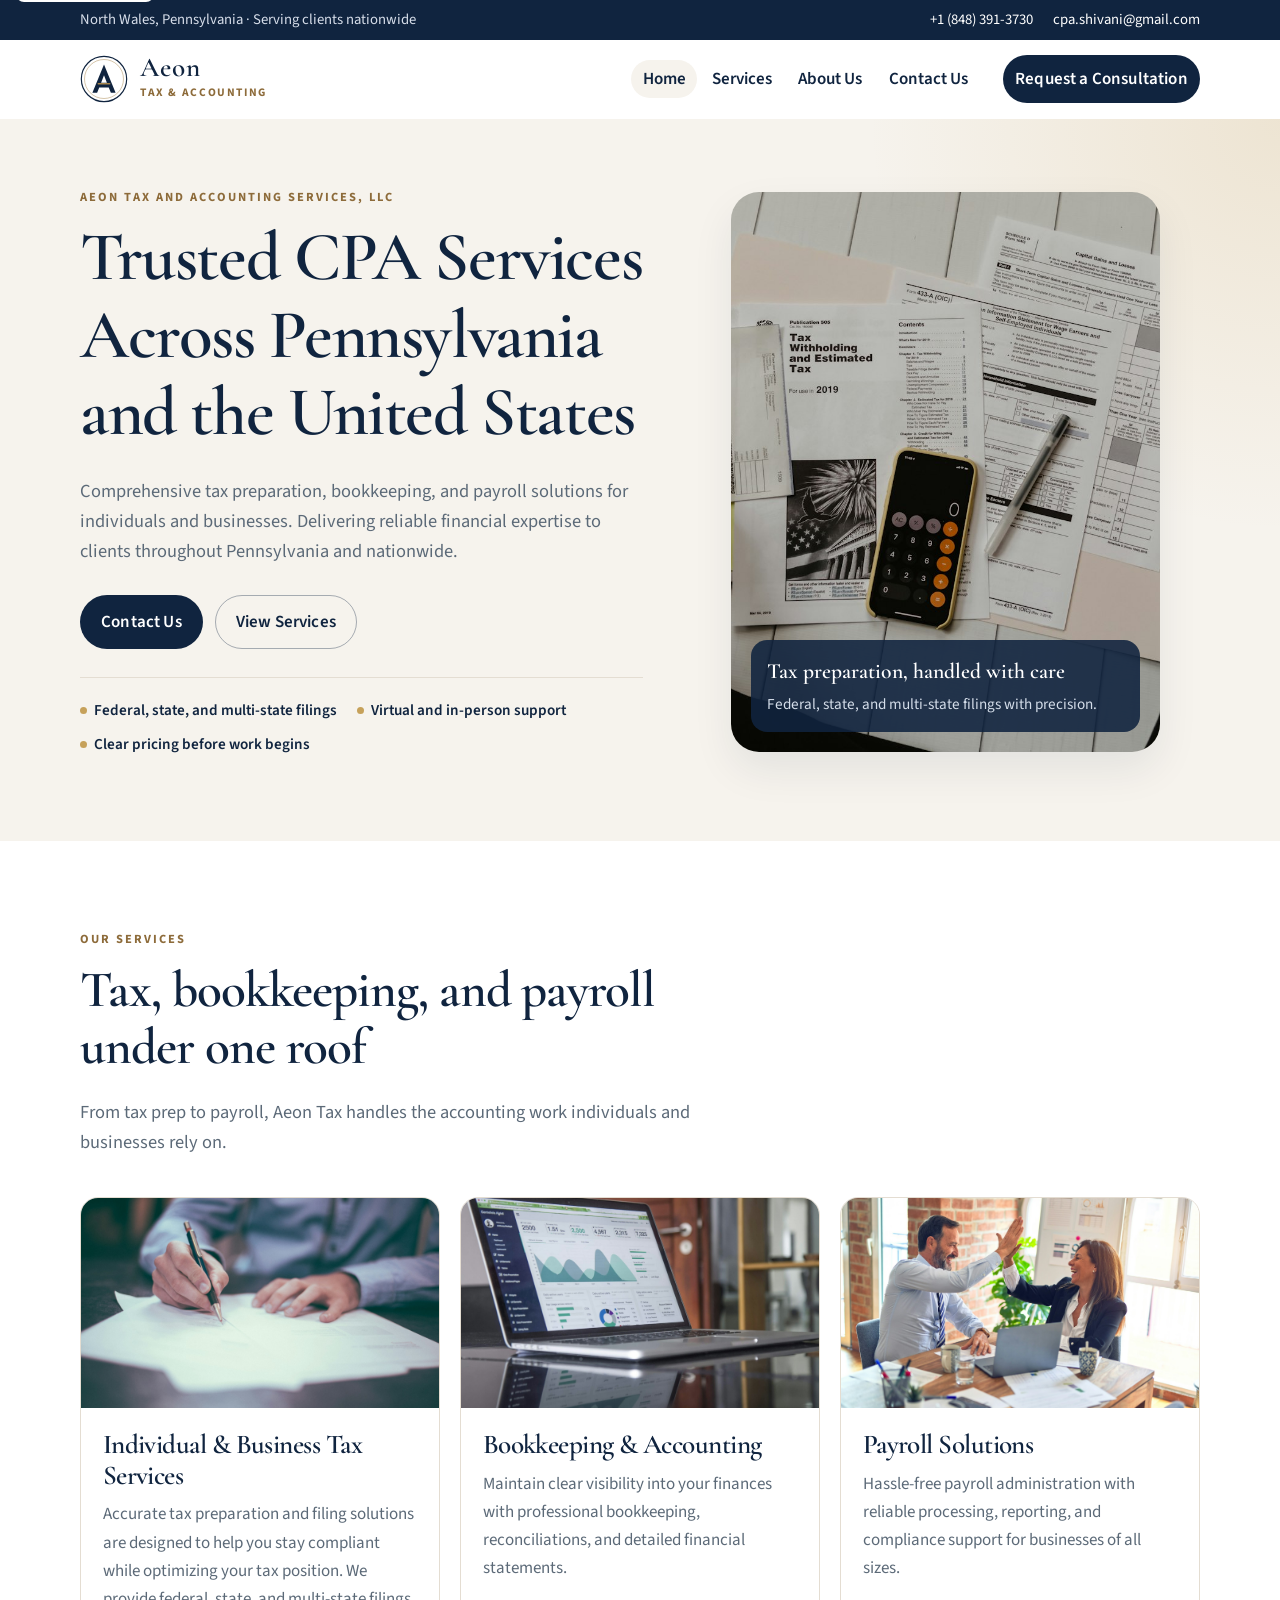
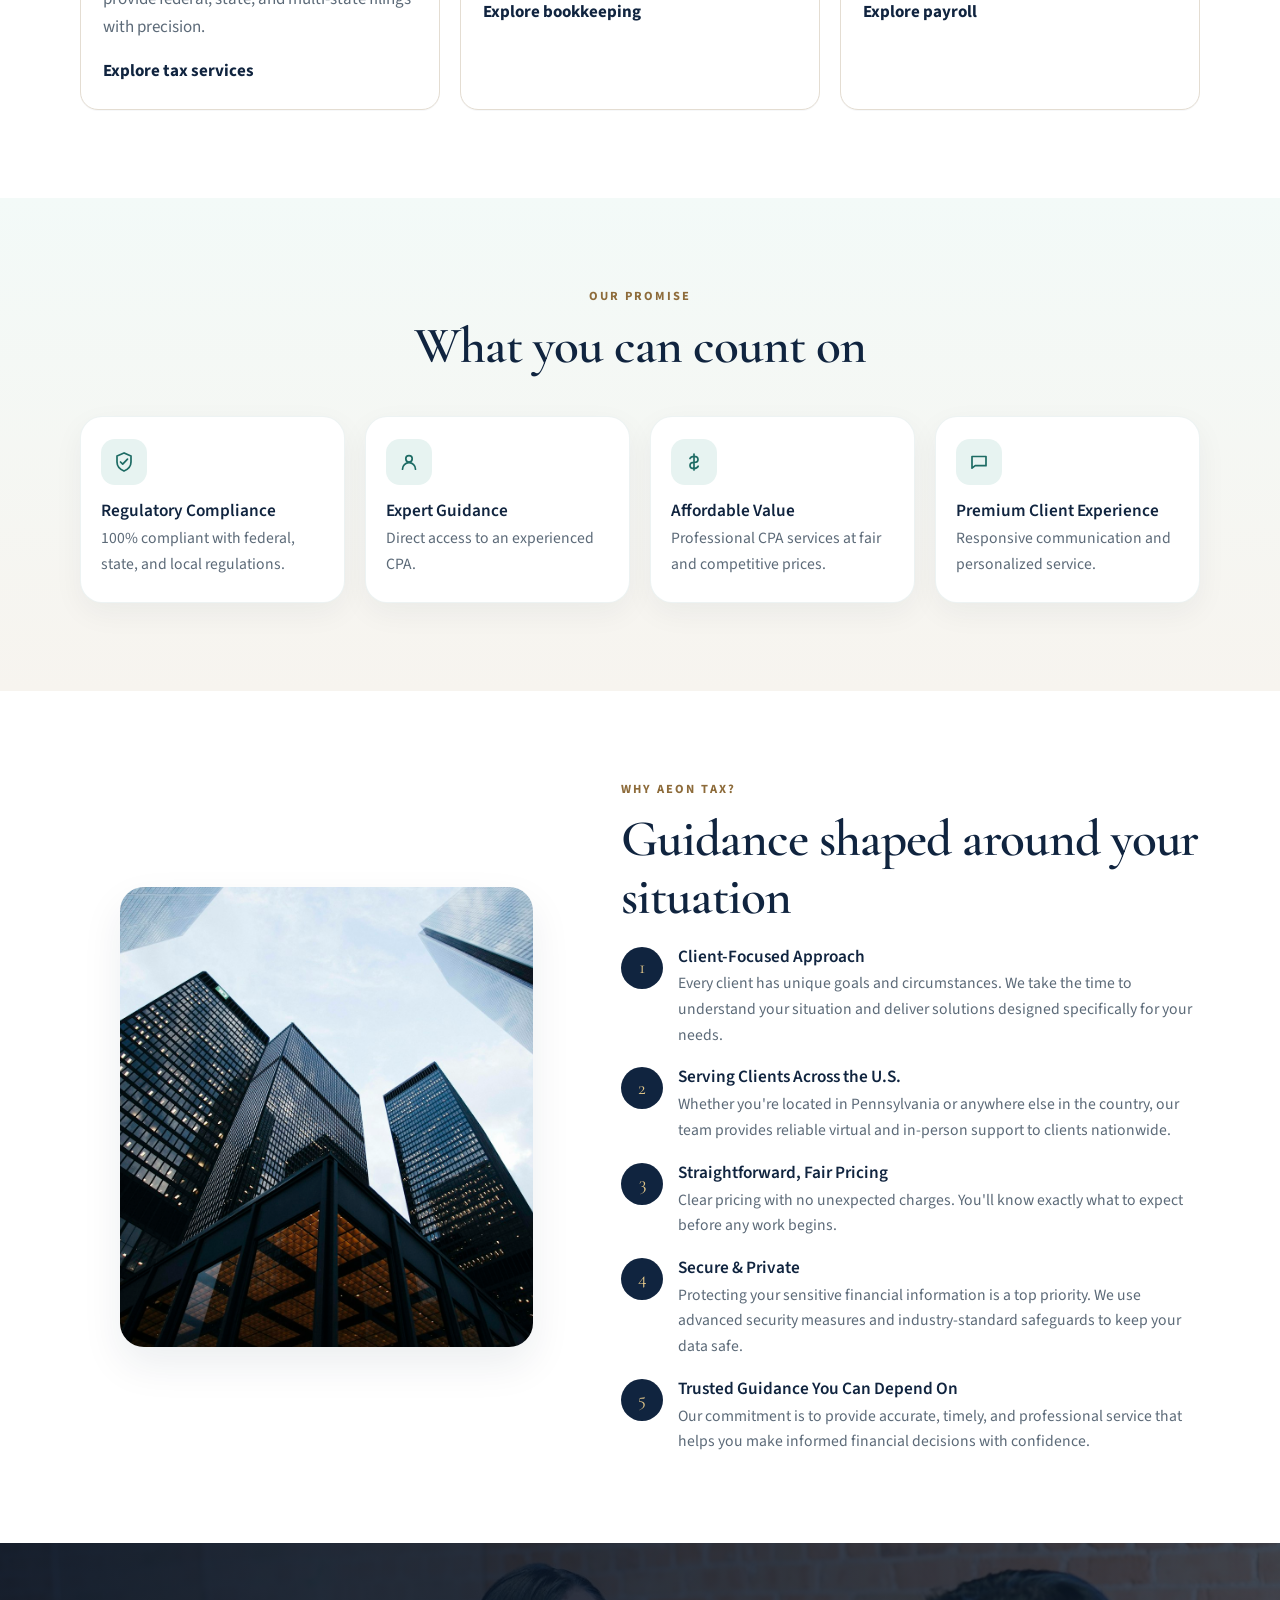
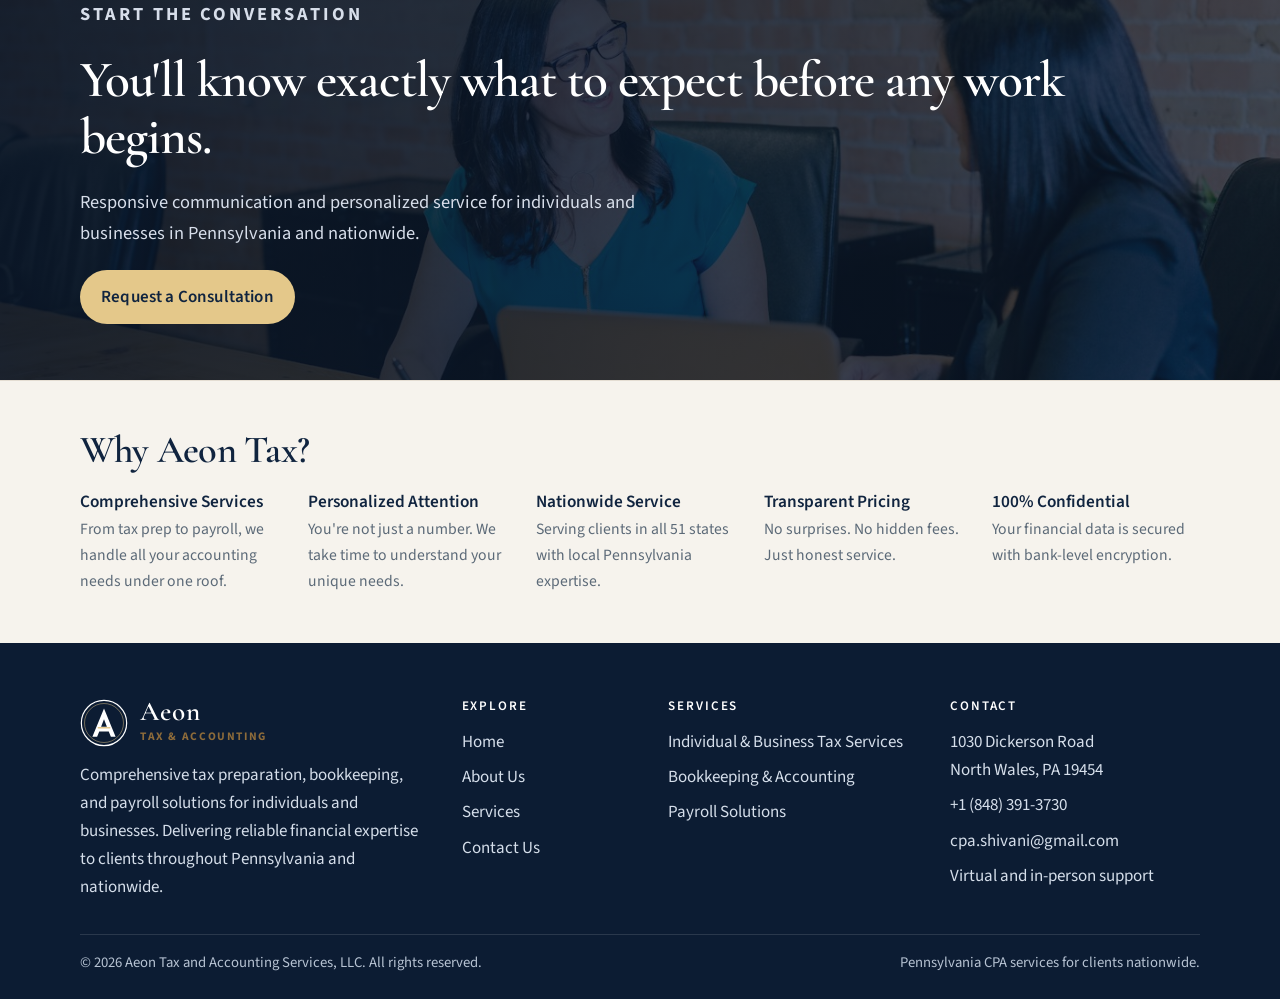
==== index.html @ 9fcaf342 "Initial commit of the Aeon Tax and Accounting Services website, including HTML pages for Home, About" ====
<!DOCTYPE html>
<html lang="en">
<head>
  <meta charset="utf-8">
  <meta name="viewport" content="width=device-width, initial-scale=1">
  <title>Aeon Tax and Accounting Services, LLC | CPA Services in Pennsylvania</title>
  <meta name="description" content="Comprehensive tax preparation, bookkeeping, and payroll solutions for individuals and businesses throughout Pennsylvania and nationwide.">
  <meta name="theme-color" content="#10243f">
  <meta property="og:title" content="Aeon Tax and Accounting Services, LLC">
  <meta property="og:description" content="Trusted CPA services across Pennsylvania and the United States. Tax preparation, bookkeeping, and payroll for individuals and businesses.">
  <meta property="og:type" content="website">
  <meta property="og:locale" content="en_US">
  <link rel="icon" href="images/logo/favicon.svg" type="image/svg+xml">
  <link rel="preconnect" href="https://fonts.googleapis.com">
  <link rel="preconnect" href="https://fonts.gstatic.com" crossorigin>
  <link href="https://fonts.googleapis.com/css2?family=Cormorant+Garamond:ital,wght@0,500;0,600;0,700;1,500&family=Source+Sans+3:wght@400;500;600;700&display=swap" rel="stylesheet">
  <link rel="stylesheet" href="css/style.css">
  <script type="application/ld+json">
  {
    "@context": "https://schema.org",
    "@type": "AccountingService",
    "name": "Aeon Tax and Accounting Services, LLC",
    "telephone": "+1-848-391-3730",
    "email": "cpa.shivani@gmail.com",
    "image": "images/logo/logo.svg",
    "address": {
      "@type": "PostalAddress",
      "streetAddress": "1030 Dickerson Road",
      "addressLocality": "North Wales",
      "addressRegion": "PA",
      "postalCode": "19454",
      "addressCountry": "US"
    },
    "areaServed": ["Pennsylvania", "United States"],
    "description": "Comprehensive tax preparation, bookkeeping, and payroll solutions for individuals and businesses throughout Pennsylvania and nationwide."
  }
  </script>
</head>
<body>
  <a class="skip-link" href="#main">Skip to content</a>
  <header class="site-header">
    <div class="utility">
      <div class="wrap utility-inner">
        <span>North Wales, Pennsylvania · Serving clients nationwide</span>
        <div class="utility-links">
          <a href="tel:+18483913730">+1 (848) 391-3730</a>
          <a href="mailto:cpa.shivani@gmail.com">cpa.shivani@gmail.com</a>
        </div>
      </div>
    </div>
    <div class="wrap header-bar">
      <a class="logo" href="index.html" aria-label="Aeon Tax and Accounting Services, LLC, home">
        <svg class="logo-mark" viewBox="0 0 72 72" aria-hidden="true" focusable="false">
          <circle cx="36" cy="36" r="34" fill="none" stroke="currentColor" stroke-width="1.75"></circle>
          <circle cx="36" cy="36" r="29.25" fill="none" stroke="#A6844A" stroke-width="0.7"></circle>
          <path fill="currentColor" fill-rule="evenodd" d="M36 14.2 53.4 56.8h-7.1l-3.15-8.15H28.85L25.7 56.8h-7.1L36 14.2Zm0 16.15-4.35 11.25h8.7L36 30.35Z"></path>
          <path d="M27.4 43.15h17.2" stroke="#A6844A" stroke-width="2.15" stroke-linecap="round"></path>
        </svg>
        <span>
          <span class="logo-name">Aeon</span>
          <span class="logo-sub">Tax &amp; Accounting</span>
        </span>
      </a>
      <button class="nav-toggle" type="button" aria-expanded="false" aria-controls="site-nav">
        <span class="sr-only">Open menu</span>
        <span class="nav-toggle-bar"></span>
      </button>
      <nav class="site-nav" id="site-nav" aria-label="Primary">
        <ul>
          <li><a href="index.html" aria-current="page">Home</a></li>
          <li class="has-sub">
            <a href="services.html">Services</a>
            <button class="sub-toggle" type="button" aria-expanded="false" aria-controls="service-menu">
              <span class="sr-only">Show services</span>
              <svg width="12" height="8" viewBox="0 0 12 8" aria-hidden="true"><path d="M1 1.5 6 6.5 11 1.5" fill="none" stroke="currentColor" stroke-width="1.6" stroke-linecap="round"></path></svg>
            </button>
            <ul class="submenu" id="service-menu">
              <li><a href="service-pages/tax-services.html">Individual &amp; Business Tax Services</a></li>
              <li><a href="service-pages/bookkeeping.html">Bookkeeping &amp; Accounting</a></li>
              <li><a href="service-pages/payroll.html">Payroll Solutions</a></li>
            </ul>
          </li>
          <li><a href="about.html">About Us</a></li>
          <li><a href="contact.html">Contact Us</a></li>
        </ul>
        <a class="btn btn-primary" href="contact.html">Request a Consultation</a>
      </nav>
    </div>
  </header>

  <main id="main">
    <section class="hero" aria-labelledby="hero-title">
      <div class="wrap hero-grid">
        <div>
          <p class="eyebrow">Aeon Tax and Accounting Services, LLC</p>
          <h1 id="hero-title">Trusted CPA Services Across Pennsylvania and the United States</h1>
          <p class="lead">Comprehensive tax preparation, bookkeeping, and payroll solutions for individuals and businesses. Delivering reliable financial expertise to clients throughout Pennsylvania and nationwide.</p>
          <div class="hero-actions">
            <a class="btn btn-primary" href="contact.html">Contact Us</a>
            <a class="btn btn-line" href="services.html">View Services</a>
          </div>
          <ul class="hero-points">
            <li>Federal, state, and multi-state filings</li>
            <li>Virtual and in-person support</li>
            <li>Clear pricing before work begins</li>
          </ul>
        </div>
        <figure class="hero-visual">
          <img src="images/content/tax-documents.jpg" width="1600" height="1067" alt="U.S. tax forms, including withholding and capital gains schedules, arranged with a calculator">
          <figcaption class="hero-caption">
            <strong>Tax preparation, handled with care</strong>
            <span>Federal, state, and multi-state filings with precision.</span>
          </figcaption>
        </figure>
      </div>
    </section>

    <section class="section" aria-labelledby="services-title">
      <div class="wrap">
        <div class="section-head">
          <p class="eyebrow">Our Services</p>
          <h2 id="services-title">Tax, bookkeeping, and payroll under one roof</h2>
          <p class="lead">From tax prep to payroll, Aeon Tax handles the accounting work individuals and businesses rely on.</p>
        </div>
        <div class="service-grid">
          <article class="card">
            <img src="images/banners/tax.jpg" width="1600" height="1067" alt="Person reviewing and signing financial documents">
            <div class="card-body">
              <h3>Individual &amp; Business Tax Services</h3>
              <p>Accurate tax preparation and filing solutions are designed to help you stay compliant while optimizing your tax position. We provide federal, state, and multi-state filings with precision.</p>
              <a class="text-link" href="service-pages/tax-services.html">Explore tax services</a>
            </div>
          </article>
          <article class="card">
            <img src="images/banners/bookkeeping.jpg" width="1600" height="1067" alt="Laptop displaying financial charts and account figures">
            <div class="card-body">
              <h3>Bookkeeping &amp; Accounting</h3>
              <p>Maintain clear visibility into your finances with professional bookkeeping, reconciliations, and detailed financial statements.</p>
              <a class="text-link" href="service-pages/bookkeeping.html">Explore bookkeeping</a>
            </div>
          </article>
          <article class="card">
            <img src="images/banners/payroll.jpg" width="1600" height="1067" alt="Business owners reviewing paperwork during a meeting">
            <div class="card-body">
              <h3>Payroll Solutions</h3>
              <p>Hassle-free payroll administration with reliable processing, reporting, and compliance support for businesses of all sizes.</p>
              <a class="text-link" href="service-pages/payroll.html">Explore payroll</a>
            </div>
          </article>
        </div>
      </div>
    </section>

    <section class="section promise" aria-labelledby="promise-title">
      <div class="wrap">
        <div class="section-head center">
          <p class="eyebrow">Our Promise</p>
          <h2 id="promise-title">What you can count on</h2>
        </div>
        <div class="promise-grid">
          <article class="promise-card">
            <div class="icon-badge" aria-hidden="true">
              <svg width="24" height="24" viewBox="0 0 24 24" fill="none"><path d="M12 3 5 6v6c0 4.2 2.8 7.2 7 9 4.2-1.8 7-4.8 7-9V6l-7-3Z" stroke="currentColor" stroke-width="1.7"></path><path d="m8.5 12 2.2 2.2 4.8-5" stroke="currentColor" stroke-width="1.7" stroke-linecap="round" stroke-linejoin="round"></path></svg>
            </div>
            <h3>Regulatory Compliance</h3>
            <p>100% compliant with federal, state, and local regulations.</p>
          </article>
          <article class="promise-card">
            <div class="icon-badge" aria-hidden="true">
              <svg width="24" height="24" viewBox="0 0 24 24" fill="none"><path d="M12 12a3.2 3.2 0 1 0-3.2-3.2A3.2 3.2 0 0 0 12 12Z" stroke="currentColor" stroke-width="1.7"></path><path d="M5.5 19.2a6.5 6.5 0 0 1 13 0" stroke="currentColor" stroke-width="1.7" stroke-linecap="round"></path></svg>
            </div>
            <h3>Expert Guidance</h3>
            <p>Direct access to an experienced CPA.</p>
          </article>
          <article class="promise-card">
            <div class="icon-badge" aria-hidden="true">
              <svg width="24" height="24" viewBox="0 0 24 24" fill="none"><path d="M12 4v16M8 8.5c.6-1.4 2-2.2 4-2.2 2.4 0 4 1.2 4 3.1S14.4 12.4 12 12.4 8 13.5 8 15.4s1.7 3.1 4.1 3.1c2 0 3.5-.9 4.1-2.3" stroke="currentColor" stroke-width="1.7" stroke-linecap="round"></path></svg>
            </div>
            <h3>Affordable Value</h3>
            <p>Professional CPA services at fair and competitive prices.</p>
          </article>
          <article class="promise-card">
            <div class="icon-badge" aria-hidden="true">
              <svg width="24" height="24" viewBox="0 0 24 24" fill="none"><path d="M5 6.5h14v9.2H8.2L5 18.2V6.5Z" stroke="currentColor" stroke-width="1.7" stroke-linejoin="round"></path></svg>
            </div>
            <h3>Premium Client Experience</h3>
            <p>Responsive communication and personalized service.</p>
          </article>
        </div>
      </div>
    </section>

    <section class="section" aria-labelledby="why-title">
      <div class="wrap why-grid">
        <figure class="frame">
          <img src="images/content/office-building.jpg" width="1600" height="1067" alt="Glass office towers in a city business district">
        </figure>
        <div>
          <p class="eyebrow">Why Aeon Tax?</p>
          <h2 id="why-title">Guidance shaped around your situation</h2>
          <div class="why-list">
            <article class="why-item">
              <span class="why-index">1</span>
              <div>
                <h3>Client-Focused Approach</h3>
                <p>Every client has unique goals and circumstances. We take the time to understand your situation and deliver solutions designed specifically for your needs.</p>
              </div>
            </article>
            <article class="why-item">
              <span class="why-index">2</span>
              <div>
                <h3>Serving Clients Across the U.S.</h3>
                <p>Whether you're located in Pennsylvania or anywhere else in the country, our team provides reliable virtual and in-person support to clients nationwide.</p>
              </div>
            </article>
            <article class="why-item">
              <span class="why-index">3</span>
              <div>
                <h3>Straightforward, Fair Pricing</h3>
                <p>Clear pricing with no unexpected charges. You'll know exactly what to expect before any work begins.</p>
              </div>
            </article>
            <article class="why-item">
              <span class="why-index">4</span>
              <div>
                <h3>Secure &amp; Private</h3>
                <p>Protecting your sensitive financial information is a top priority. We use advanced security measures and industry-standard safeguards to keep your data safe.</p>
              </div>
            </article>
            <article class="why-item">
              <span class="why-index">5</span>
              <div>
                <h3>Trusted Guidance You Can Depend On</h3>
                <p>Our commitment is to provide accurate, timely, and professional service that helps you make informed financial decisions with confidence.</p>
              </div>
            </article>
          </div>
        </div>
      </div>
    </section>

    <section class="cta-band" aria-labelledby="cta-title">
      <img src="images/content/consulting.jpg" alt="">
      <div class="shade"></div>
      <div class="wrap">
        <p class="eyebrow">Start the conversation</p>
        <h2 id="cta-title">You'll know exactly what to expect before any work begins.</h2>
        <p>Responsive communication and personalized service for individuals and businesses in Pennsylvania and nationwide.</p>
        <a class="btn btn-gold" href="contact.html">Request a Consultation</a>
      </div>
    </section>
  </main>

  <section class="footer-why" aria-labelledby="footer-why-title">
    <div class="wrap">
      <h2 id="footer-why-title">Why Aeon Tax?</h2>
      <div class="footer-why-grid">
        <article>
          <h3>Comprehensive Services</h3>
          <p>From tax prep to payroll, we handle all your accounting needs under one roof.</p>
        </article>
        <article>
          <h3>Personalized Attention</h3>
          <p>You're not just a number. We take time to understand your unique needs.</p>
        </article>
        <article>
          <h3>Nationwide Service</h3>
          <p>Serving clients in all 51 states with local Pennsylvania expertise.</p>
        </article>
        <article>
          <h3>Transparent Pricing</h3>
          <p>No surprises. No hidden fees. Just honest service.</p>
        </article>
        <article>
          <h3>100% Confidential</h3>
          <p>Your financial data is secured with bank-level encryption.</p>
        </article>
      </div>
    </div>
  </section>

  <footer class="site-footer">
    <div class="wrap footer-grid">
      <div class="footer-brand">
        <a class="logo footer-logo" href="index.html" aria-label="Aeon Tax and Accounting Services, LLC, home">
          <svg class="logo-mark" viewBox="0 0 72 72" aria-hidden="true" focusable="false">
            <circle cx="36" cy="36" r="34" fill="none" stroke="currentColor" stroke-width="1.75"></circle>
            <circle cx="36" cy="36" r="29.25" fill="none" stroke="#E4C88A" stroke-width="0.7"></circle>
            <path fill="currentColor" fill-rule="evenodd" d="M36 14.2 53.4 56.8h-7.1l-3.15-8.15H28.85L25.7 56.8h-7.1L36 14.2Zm0 16.15-4.35 11.25h8.7L36 30.35Z"></path>
            <path d="M27.4 43.15h17.2" stroke="#E4C88A" stroke-width="2.15" stroke-linecap="round"></path>
          </svg>
          <span>
            <span class="logo-name">Aeon</span>
            <span class="logo-sub">Tax &amp; Accounting</span>
          </span>
        </a>
        <p>Comprehensive tax preparation, bookkeeping, and payroll solutions for individuals and businesses. Delivering reliable financial expertise to clients throughout Pennsylvania and nationwide.</p>
      </div>
      <div>
        <h2>Explore</h2>
        <ul>
          <li><a href="index.html">Home</a></li>
          <li><a href="about.html">About Us</a></li>
          <li><a href="services.html">Services</a></li>
          <li><a href="contact.html">Contact Us</a></li>
        </ul>
      </div>
      <div>
        <h2>Services</h2>
        <ul>
          <li><a href="service-pages/tax-services.html">Individual &amp; Business Tax Services</a></li>
          <li><a href="service-pages/bookkeeping.html">Bookkeeping &amp; Accounting</a></li>
          <li><a href="service-pages/payroll.html">Payroll Solutions</a></li>
        </ul>
      </div>
      <div>
        <h2>Contact</h2>
        <ul>
          <li>1030 Dickerson Road<br>North Wales, PA 19454</li>
          <li><a href="tel:+18483913730">+1 (848) 391-3730</a></li>
          <li><a href="mailto:cpa.shivani@gmail.com">cpa.shivani@gmail.com</a></li>
          <li>Virtual and in-person support</li>
        </ul>
      </div>
    </div>
    <div class="wrap legal">
      <p>© <span data-year>2026</span> Aeon Tax and Accounting Services, LLC. All rights reserved.</p>
      <p>Pennsylvania CPA services for clients nationwide.</p>
    </div>
  </footer>
  <script src="js/script.js"></script>
</body>
</html>
---- css/style.css ----
:root {
  --navy: #10243f;
  --navy-2: #1a365d;
  --ink: #1b2430;
  --muted: #5c6a78;
  --gold: #8d6b3a;
  --gold-soft: #e7d3ae;
  --brass: #c6a15a;
  --paper: #f6f3ed;
  --paper-2: #efeae2;
  --white: #ffffff;
  --line: #e4ddd2;
  --teal: #1d6b64;
  --teal-soft: #e7f3f1;
  --danger: #8d2b2b;
  --shadow: 0 18px 40px rgba(16, 36, 63, 0.08);
  --serif: "Cormorant Garamond", Georgia, "Times New Roman", serif;
  --sans: "Source Sans 3", "Segoe UI", sans-serif;
  --header: 78px;
  --wrap: 1120px;
  --radius: 18px;
}

*,
*::before,
*::after {
  box-sizing: border-box;
}

html {
  scroll-behavior: smooth;
  overflow-x: clip;
}

body {
  margin: 0;
  color: var(--ink);
  background: var(--white);
  font-family: var(--sans);
  font-size: 1.0625rem;
  line-height: 1.65;
}

body.nav-open {
  overflow: hidden;
}

img {
  max-width: 100%;
  display: block;
}

a {
  color: inherit;
  text-decoration-thickness: 1px;
  text-underline-offset: 0.18em;
}

a:hover {
  color: var(--navy-2);
}

h1, h2, h3, p {
  margin-top: 0;
}

h1, h2, h3 {
  font-family: var(--serif);
  font-weight: 600;
  letter-spacing: -0.02em;
  line-height: 1.12;
  color: var(--navy);
}

h1 {
  font-size: clamp(2.6rem, 5.4vw, 4.7rem);
  margin-bottom: 0.35em;
}

h2 {
  font-size: clamp(2.1rem, 4vw, 3.35rem);
  margin-bottom: 0.4em;
}

h3 {
  font-size: 1.55rem;
  margin-bottom: 0.35em;
}

p {
  margin-bottom: 0;
}

ul,
ol {
  margin: 0;
  padding: 0;
  list-style: none;
}

button, input, select, textarea {
  font: inherit;
}

.skip-link {
  position: absolute;
  left: 1rem;
  top: -3rem;
  z-index: 100;
  background: var(--white);
  color: var(--navy);
  padding: 0.7rem 1rem;
  border-radius: 8px;
}

.skip-link:focus {
  top: 1rem;
}

.sr-only {
  position: absolute;
  width: 1px;
  height: 1px;
  padding: 0;
  margin: -1px;
  overflow: hidden;
  clip: rect(0, 0, 0, 0);
  white-space: nowrap;
  border: 0;
}

.wrap {
  width: min(var(--wrap), calc(100% - 2.5rem));
  margin-inline: auto;
}

.eyebrow {
  margin: 0 0 0.75rem;
  color: var(--gold);
  font-size: 0.78rem;
  font-weight: 700;
  letter-spacing: 0.16em;
  text-transform: uppercase;
}

.lead {
  color: var(--muted);
  font-size: 1.15rem;
  max-width: 42rem;
}

.section {
  padding: 5.5rem 0;
}

.section-head {
  max-width: 40rem;
  margin-bottom: 2.5rem;
}

.section-head.center {
  margin-inline: auto;
  text-align: center;
}

.btn {
  display: inline-flex;
  align-items: center;
  justify-content: center;
  gap: 0.5rem;
  min-height: 48px;
  padding: 0.75rem 1.25rem;
  border-radius: 999px;
  border: 1.5px solid transparent;
  font-weight: 600;
  letter-spacing: 0.01em;
  text-decoration: none;
  cursor: pointer;
  transition: background 0.2s ease, color 0.2s ease, border-color 0.2s ease, transform 0.2s ease;
}

.btn-primary {
  background: var(--navy);
  color: var(--white);
}

.btn-primary:hover {
  background: var(--navy-2);
  color: var(--white);
}

.btn-line {
  background: transparent;
  color: var(--navy);
  border-color: rgba(16, 36, 63, 0.35);
}

.btn-line:hover {
  border-color: var(--navy);
  color: var(--navy);
}

.btn-gold {
  background: #e4c88a;
  color: var(--navy);
}

.btn-gold:hover {
  background: #f0d7a4;
  color: var(--navy);
}

.btn-light {
  background: transparent;
  color: var(--white);
  border-color: rgba(255, 255, 255, 0.55);
}

.btn-light:hover {
  background: var(--white);
  color: var(--navy);
}

.utility {
  background: var(--navy);
  color: #d7deea;
  font-size: 0.92rem;
}

.utility-inner {
  display: flex;
  justify-content: space-between;
  gap: 1rem;
  align-items: center;
  min-height: 40px;
  padding: 0.35rem 0;
}

.utility a {
  color: #fff;
  text-decoration: none;
}

.utility a:hover {
  color: var(--gold-soft);
}

.utility-links {
  display: flex;
  gap: 1.25rem;
  flex-wrap: wrap;
}

.site-header {
  position: sticky;
  top: 0;
  z-index: 40;
  background: rgba(255, 255, 255, 0.98);
  border-bottom: 1px solid transparent;
  z-index: 50;
}

.site-header.is-stuck {
  border-bottom-color: var(--line);
  box-shadow: 0 8px 24px rgba(16, 36, 63, 0.06);
}

.header-bar {
  display: flex;
  align-items: center;
  justify-content: space-between;
  min-height: var(--header);
  gap: 1rem;
}

.logo {
  display: flex;
  align-items: center;
  gap: 0.75rem;
  text-decoration: none;
  color: var(--navy);
  min-width: 0;
}

.logo-mark {
  width: 48px;
  height: 48px;
  flex: none;
}

.logo-name {
  display: block;
  font-family: var(--serif);
  font-size: 1.7rem;
  line-height: 0.9;
  font-weight: 600;
  letter-spacing: 0.04em;
}

.logo-sub {
  display: block;
  margin-top: 0.2rem;
  font-size: 0.72rem;
  font-weight: 700;
  letter-spacing: 0.14em;
  text-transform: uppercase;
  color: var(--gold);
}

.nav-toggle {
  display: none;
  width: 46px;
  height: 46px;
  border: 1px solid var(--line);
  border-radius: 12px;
  background: var(--white);
  padding: 0;
  cursor: pointer;
}

.nav-toggle-bar,
.nav-toggle-bar::before,
.nav-toggle-bar::after {
  display: block;
  width: 18px;
  height: 1.5px;
  background: var(--navy);
  position: relative;
}

.nav-toggle-bar::before,
.nav-toggle-bar::after {
  content: "";
  position: absolute;
  left: 0;
}

.nav-toggle-bar::before { top: -6px; }
.nav-toggle-bar::after { top: 6px; }

.site-nav {
  display: flex;
  align-items: center;
  gap: 1.5rem;
}

.site-nav > ul {
  display: flex;
  align-items: center;
  gap: 0.25rem;
}

.site-nav a {
  text-decoration: none;
  color: var(--navy);
  font-weight: 600;
  padding: 0.45rem 0.7rem;
  border-radius: 999px;
}

.site-nav a:hover,
.site-nav a[aria-current="page"],
.site-nav a.is-section {
  background: var(--paper);
  color: var(--navy);
}

.site-nav a.btn-primary,
.site-nav a.btn-primary:hover {
  background: var(--navy);
  color: #fff;
}

.site-nav a.btn-primary:hover {
  background: var(--navy-2);
}

.has-sub {
  position: relative;
}

.sub-toggle {
  display: none;
}

.submenu {
  position: absolute;
  top: 100%;
  left: 0;
  min-width: 280px;
  padding: 0.5rem;
  background: var(--white);
  border: 1px solid var(--line);
  border-radius: 14px;
  box-shadow: var(--shadow);
  opacity: 0;
  visibility: hidden;
  transform: translateY(6px);
  transition: opacity 0.18s ease, transform 0.18s ease, visibility 0.18s ease;
}

.has-sub:hover .submenu,
.has-sub:focus-within .submenu {
  opacity: 1;
  visibility: visible;
  transform: none;
}

.submenu a {
  display: block;
  border-radius: 10px;
  padding: 0.7rem 0.8rem;
}

.hero {
  background:
    radial-gradient(circle at top right, rgba(198, 161, 90, 0.18), transparent 28%),
    var(--paper);
  padding: 3.5rem 0 4.5rem;
}

.hero-grid {
  display: grid;
  grid-template-columns: 1.05fr 0.95fr;
  gap: 3rem;
  align-items: center;
}

.hero-actions {
  display: flex;
  flex-wrap: wrap;
  gap: 0.75rem;
  margin-top: 1.75rem;
}

.hero-points {
  display: flex;
  flex-wrap: wrap;
  gap: 0.6rem 1.25rem;
  margin-top: 1.75rem;
  padding-top: 1.25rem;
  border-top: 1px solid var(--line);
  color: var(--navy);
  font-weight: 600;
  font-size: 0.95rem;
}

.hero-points li {
  display: flex;
  align-items: center;
  gap: 0.45rem;
}

.hero-points li::before {
  content: "";
  width: 7px;
  height: 7px;
  border-radius: 50%;
  background: var(--brass);
}

.hero-visual {
  position: relative;
}

.hero-visual img {
  width: 100%;
  height: 560px;
  object-fit: cover;
  border-radius: 28px;
  box-shadow: var(--shadow);
}

.hero-caption {
  position: absolute;
  left: 1.25rem;
  bottom: 1.25rem;
  right: 1.25rem;
  background: rgba(16, 36, 63, 0.88);
  color: #fff;
  border-radius: 16px;
  padding: 0.9rem 1rem;
}

.hero-caption strong {
  display: block;
  font-family: var(--serif);
  font-size: 1.35rem;
  font-weight: 600;
}

.hero-caption span {
  color: #d5deea;
  font-size: 0.95rem;
}

.service-grid,
.promise-grid,
.footer-why-grid,
.detail-grid,
.contact-grid,
.related-grid {
  display: grid;
  gap: 1.25rem;
}

.service-grid {
  grid-template-columns: repeat(3, 1fr);
}

.card {
  background: var(--white);
  border: 1px solid var(--line);
  border-radius: var(--radius);
  overflow: hidden;
  box-shadow: 0 1px 0 rgba(16, 36, 63, 0.03);
  transition: transform 0.2s ease, box-shadow 0.2s ease;
}

.card:hover {
  transform: translateY(-4px);
  box-shadow: var(--shadow);
}

.card img {
  width: 100%;
  height: 210px;
  object-fit: cover;
}

.card-body {
  padding: 1.35rem 1.35rem 1.5rem;
}

.card-body h3 {
  font-size: 1.7rem;
}

.card-body p {
  color: var(--muted);
  margin: 0.4rem 0 1rem;
}

.text-link {
  color: var(--navy);
  font-weight: 700;
  text-decoration: none;
}

.text-link:hover {
  color: var(--gold);
}

.promise {
  background: linear-gradient(180deg, #f3faf8 0%, #f7f4ef 100%);
}

.promise-grid {
  grid-template-columns: repeat(4, 1fr);
}

.promise-card {
  background: var(--white);
  border-radius: 22px;
  padding: 1.4rem 1.25rem 1.5rem;
  box-shadow: 0 10px 30px rgba(16, 36, 63, 0.05);
  border: 1px solid rgba(29, 107, 100, 0.08);
}

.icon-badge {
  width: 46px;
  height: 46px;
  border-radius: 14px;
  display: grid;
  place-items: center;
  background: var(--teal-soft);
  color: var(--teal);
  margin-bottom: 1rem;
}

.promise-card h3,
.why-item h3,
.footer-why h3 {
  font-family: var(--sans);
  font-size: 1.08rem;
  letter-spacing: 0;
  margin-bottom: 0.35rem;
}

.promise-card p,
.why-item p,
.footer-why p {
  color: var(--muted);
  font-size: 0.98rem;
}

.why-grid,
.split,
.feature {
  display: grid;
  grid-template-columns: 0.92fr 1.08fr;
  gap: 3rem;
  align-items: center;
}

.split.reverse,
.feature.reverse {
  grid-template-columns: 1.08fr 0.92fr;
}

.frame {
  border-radius: 24px;
  overflow: hidden;
  box-shadow: var(--shadow);
}

.frame img {
  width: 100%;
  height: 460px;
  object-fit: cover;
}

.block {
  margin-top: 2.25rem;
}

.frame.inset {
  margin: 1.75rem 0;
}

.why-list {
  display: grid;
  gap: 1.15rem;
}

.why-item {
  display: grid;
  grid-template-columns: auto 1fr;
  gap: 0.9rem;
  align-items: start;
}

.why-index {
  width: 42px;
  height: 42px;
  border-radius: 50%;
  display: grid;
  place-items: center;
  background: var(--navy);
  color: #e4c88a;
  font-family: var(--serif);
  font-size: 1.2rem;
}

.cta-band {
  position: relative;
  color: #fff;
  overflow: hidden;
  min-height: 280px;
  display: flex;
  align-items: center;
}

.cta-band img {
  position: absolute;
  inset: 0;
  width: 100%;
  height: 100%;
  object-fit: cover;
}

.cta-band .shade {
  position: absolute;
  inset: 0;
  background: linear-gradient(90deg, rgba(10, 22, 40, 0.92), rgba(10, 22, 40, 0.72));
}

.cta-band .wrap {
  position: relative;
  padding: 3.5rem 0;
}

.cta-band h2,
.page-banner h1,
.cta-band p {
  color: #fff;
}

.cta-band p {
  color: #d7deea;
  max-width: 38rem;
  font-size: 1.15rem;
  margin-bottom: 1.4rem;
}

.page-banner {
  position: relative;
  min-height: 440px;
  display: flex;
  align-items: flex-end;
  color: #fff;
  background: var(--navy);
}

.page-banner img {
  position: absolute;
  inset: 0;
  width: 100%;
  height: 100%;
  object-fit: cover;
}

.page-banner .shade {
  position: absolute;
  inset: 0;
  background: linear-gradient(90deg, rgba(8, 18, 32, 0.84) 0%, rgba(8, 18, 32, 0.58) 52%, rgba(8, 18, 32, 0.28) 100%);
}

.page-banner .wrap {
  position: relative;
  padding: 4.5rem 0 3rem;
  max-width: 760px;
  margin-left: max(1.25rem, calc((100% - var(--wrap)) / 2));
  width: min(760px, calc(100% - 2.5rem));
}

.page-banner h1 {
  color: #fff;
  font-size: clamp(2.8rem, 6vw, 5rem);
}

.page-banner .lead {
  color: #e4ebf4;
}

.crumbs ol {
  display: flex;
  flex-wrap: wrap;
  gap: 0.4rem;
  margin-bottom: 0.9rem;
  font-size: 0.92rem;
}

.crumbs a {
  color: #fff;
  text-decoration: none;
}

.crumbs a:hover {
  color: var(--gold-soft);
}

.crumbs li:not(:last-child)::after {
  content: "/";
  margin-left: 0.4rem;
  color: rgba(255, 255, 255, 0.7);
}

.crumbs [aria-current="page"] {
  color: var(--gold-soft);
}

.feature + .feature {
  margin-top: 3.5rem;
}

.check-list {
  margin-top: 1rem;
  display: grid;
  gap: 0.55rem;
}

.check-list li {
  padding-left: 1.5rem;
  position: relative;
  color: var(--ink);
}

.check-list li::before {
  content: "";
  width: 8px;
  height: 8px;
  border-radius: 50%;
  background: var(--teal);
  position: absolute;
  left: 0;
  top: 0.55rem;
}

.note {
  margin-top: 1rem;
  color: var(--muted);
}

.contact-grid,
.detail-layout {
  grid-template-columns: 1.15fr 0.85fr;
  align-items: start;
}

.detail-layout {
  display: grid;
  gap: 2rem;
  grid-template-columns: 1.35fr 0.75fr;
}

#tax,
#bookkeeping,
#payroll,
#individual,
#business {
  scroll-margin-top: 130px;
}

.contact-form {
  margin-top: 1.5rem;
}

.contact-form,
.contact-panel,
.aside-card {
  background: var(--white);
  border: 1px solid var(--line);
  border-radius: 22px;
  padding: 1.5rem;
  box-shadow: var(--shadow);
}

.aside-card {
  position: sticky;
  top: 7.5rem;
}

.form-grid {
  display: grid;
  grid-template-columns: 1fr 1fr;
  gap: 1rem;
}

.field {
  display: flex;
  flex-direction: column;
  gap: 0.35rem;
}

.field-wide {
  grid-column: 1 / -1;
}

label {
  font-weight: 600;
  color: var(--navy);
}

input, select, textarea {
  width: 100%;
  border: 1px solid #d7d0c6;
  background: #fff;
  border-radius: 12px;
  padding: 0.8rem 0.9rem;
  color: var(--ink);
}

textarea {
  min-height: 150px;
  resize: vertical;
}

input:focus, select:focus, textarea:focus {
  outline: 3px solid rgba(166, 132, 74, 0.35);
  border-color: var(--gold);
}

.field-error {
  min-height: 1.1em;
  color: var(--danger);
  font-size: 0.9rem;
}

.form-actions {
  margin-top: 0.5rem;
}

.form-status {
  margin-top: 1rem;
  padding: 0.9rem 1rem;
  background: var(--teal-soft);
  border-radius: 12px;
  color: var(--navy);
}

.contact-panel h2,
.aside-card h2 {
  font-size: 2rem;
}

.fact {
  display: grid;
  gap: 0.15rem;
  padding: 0.9rem 0;
  border-bottom: 1px solid var(--line);
}

.fact span {
  color: var(--muted);
  font-size: 0.86rem;
  font-weight: 700;
  letter-spacing: 0.08em;
  text-transform: uppercase;
}

.fact a {
  color: var(--navy);
  font-weight: 700;
  text-decoration: none;
}

.fact a:hover {
  color: var(--gold);
}

.map-wrap {
  margin-top: 1.5rem;
  border-radius: 22px;
  overflow: hidden;
  border: 1px solid var(--line);
  min-height: 320px;
  background: var(--paper);
}

.map-wrap iframe {
  width: 100%;
  height: 360px;
  border: 0;
}

.related-grid {
  grid-template-columns: 1fr 1fr;
}

.footer-why {
  background: var(--paper);
  padding: 3rem 0;
  border-top: 1px solid var(--line);
}

.footer-why h2 {
  font-size: clamp(1.8rem, 3vw, 2.4rem);
  margin-bottom: 1.25rem;
}

.footer-why-grid {
  grid-template-columns: repeat(5, 1fr);
}

.site-footer {
  background: #0c1c33;
  color: #d5deea;
  padding: 3.5rem 0 1.5rem;
}

.footer-grid {
  display: grid;
  grid-template-columns: 1.4fr 0.7fr 1fr 1fr;
  gap: 2rem;
}

.site-footer h2 {
  color: #fff;
  font-family: var(--sans);
  font-size: 0.82rem;
  letter-spacing: 0.14em;
  text-transform: uppercase;
  margin-bottom: 0.9rem;
}

.site-footer a {
  color: #d5deea;
  text-decoration: none;
}

.site-footer a:hover {
  color: #fff;
}

.site-footer .logo {
  color: #fff;
}

.site-footer li + li {
  margin-top: 0.45rem;
}

.footer-brand p {
  margin-top: 0.9rem;
  max-width: 28rem;
}

.footer-logo .logo-name {
  color: #fff;
}

.legal {
  margin-top: 2rem;
  padding-top: 1rem;
  border-top: 1px solid rgba(255, 255, 255, 0.12);
  display: flex;
  justify-content: space-between;
  gap: 1rem;
  flex-wrap: wrap;
  font-size: 0.92rem;
  color: #b7c3d3;
}

:focus-visible {
  outline: 3px solid #c6a15a;
  outline-offset: 3px;
}

@media (max-width: 1100px) {
  .promise-grid,
  .footer-why-grid {
    grid-template-columns: repeat(2, 1fr);
  }

  .footer-grid {
    grid-template-columns: 1fr 1fr;
  }
}

@media (max-width: 960px) {
  .utility-inner {
    align-items: flex-start;
    flex-direction: column;
    gap: 0.15rem;
  }

  .nav-toggle {
    display: inline-flex;
    align-items: center;
    justify-content: center;
  }

  .site-nav {
    position: fixed;
    z-index: 60;
    top: var(--nav-top, 118px);
    right: 0;
    left: 0;
    height: calc(100dvh - var(--nav-top, 118px));
    background: #fff;
    display: block;
    padding: 1rem 1.25rem 2rem;
    transform: translateX(100%);
    transition: transform 0.25s ease;
    overflow: auto;
  }

  .site-nav.is-open {
    transform: none;
  }

  .site-nav > ul {
    display: grid;
    gap: 0.25rem;
  }

  .site-nav > .btn {
    margin-top: 1rem;
    width: 100%;
  }

  .submenu {
    position: static;
    opacity: 1;
    visibility: visible;
    transform: none;
    display: none;
    box-shadow: none;
    border: 0;
    padding: 0 0 0.4rem 0.8rem;
    min-width: 0;
  }

  .has-sub.is-open .submenu {
    display: block;
  }

  .sub-toggle {
    display: inline-flex;
    margin-left: 0.25rem;
    border: 0;
    background: var(--paper);
    width: 36px;
    height: 36px;
    border-radius: 10px;
    cursor: pointer;
    vertical-align: middle;
  }

  .hero-grid,
  .why-grid,
  .split,
  .feature,
  .split.reverse,
  .feature.reverse,
  .service-grid,
  .contact-grid,
  .detail-layout,
  .related-grid,
  .form-grid {
    grid-template-columns: 1fr;
  }

  .hero-visual img,
  .frame img {
    height: 360px;
  }

  .feature.reverse .frame {
    order: -1;
  }
}

@media (max-width: 700px) {
  .wrap {
    width: min(var(--wrap), calc(100% - 2rem));
  }

  .utility-inner,
  .legal {
    align-items: flex-start;
    flex-direction: column;
  }

  .section {
    padding: 3.5rem 0;
  }

  .hero {
    padding: 2.2rem 0 3rem;
  }

  .hero-visual img,
  .frame img {
    height: 280px;
  }

  .promise-grid,
  .footer-why-grid,
  .footer-grid {
    grid-template-columns: 1fr;
  }

  .page-banner {
    min-height: 360px;
  }

  .page-banner .shade,
  .cta-band .shade {
    background: linear-gradient(180deg, rgba(8, 18, 32, 0.35), rgba(8, 18, 32, 0.88));
  }

  .page-banner .wrap {
    margin-left: auto;
    padding: 5.5rem 0 2rem;
  }

  .card img {
    height: 200px;
  }

  .header-bar {
    min-height: 68px;
  }

  .logo-name {
    font-size: 1.45rem;
  }
}

@media (prefers-reduced-motion: reduce) {
  html { scroll-behavior: auto; }
  *, *::before, *::after {
    transition: none !important;
  }
  .card:hover { transform: none; }
}
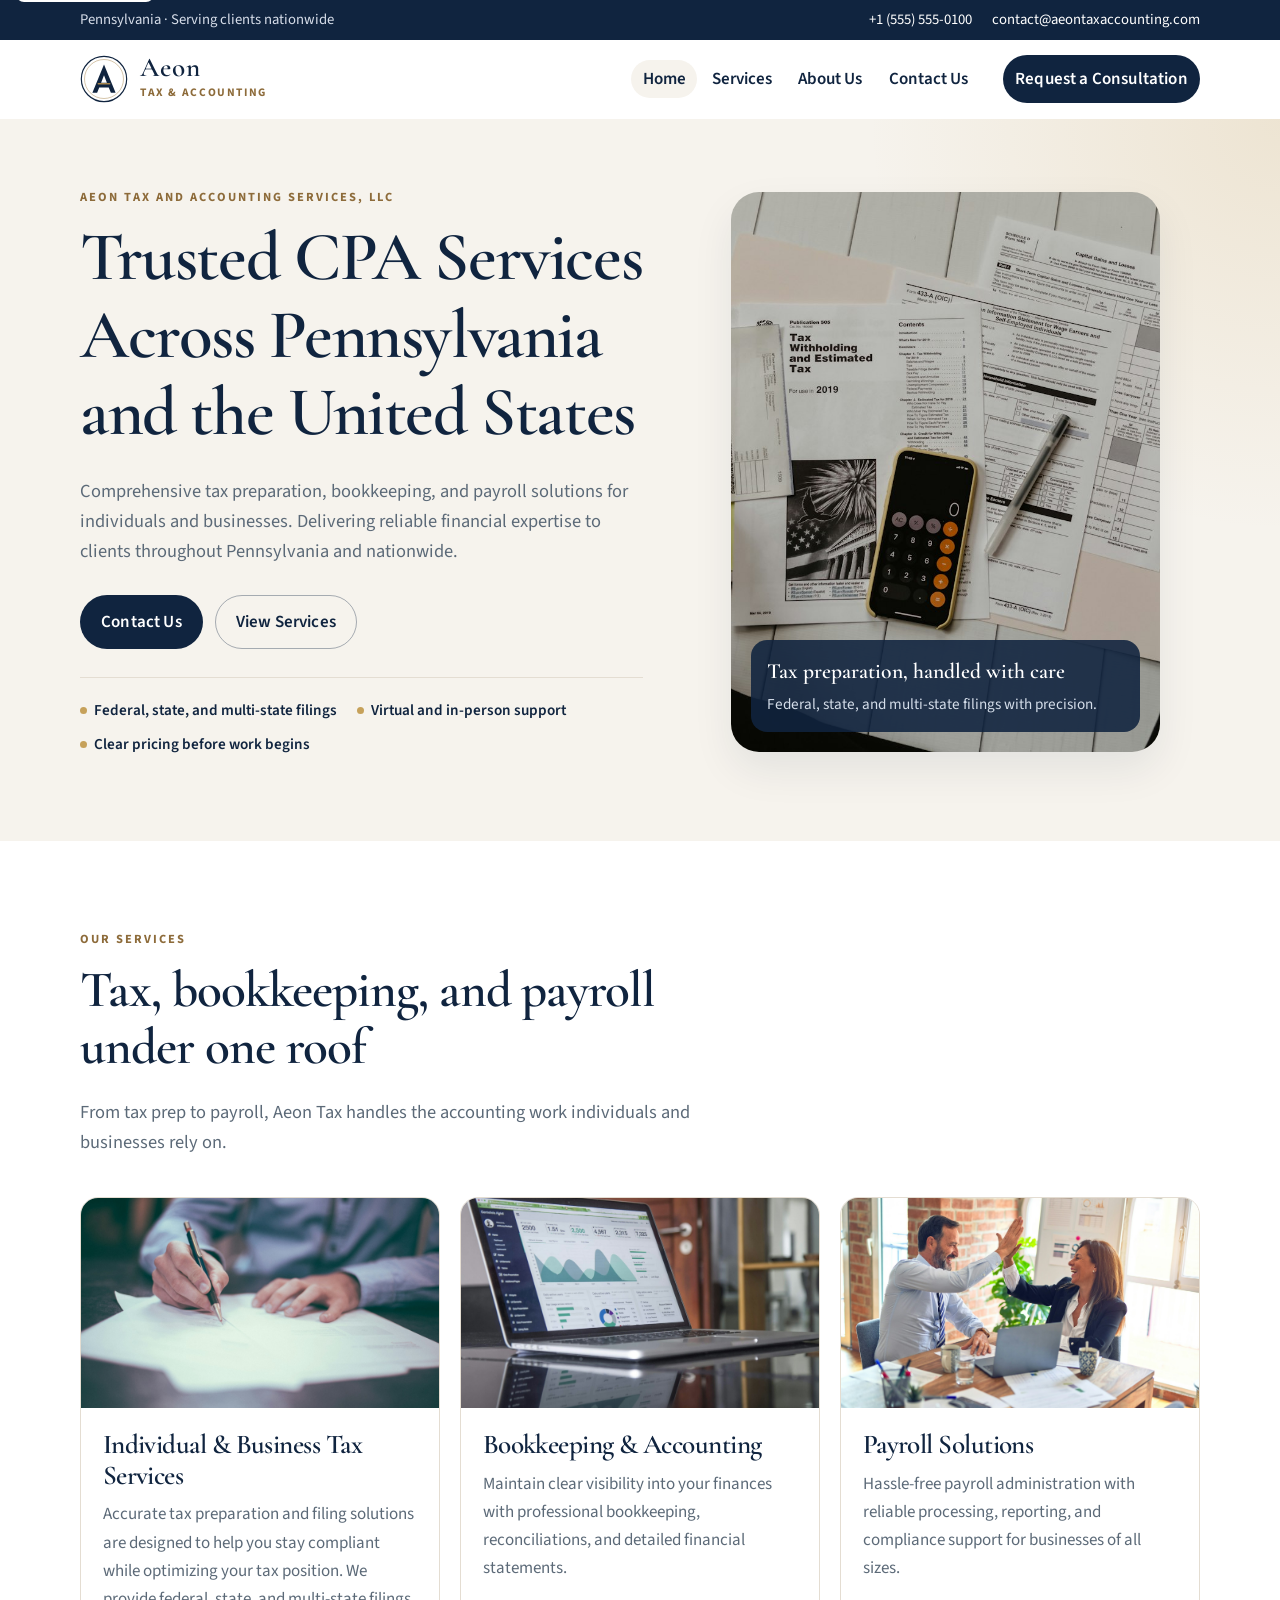
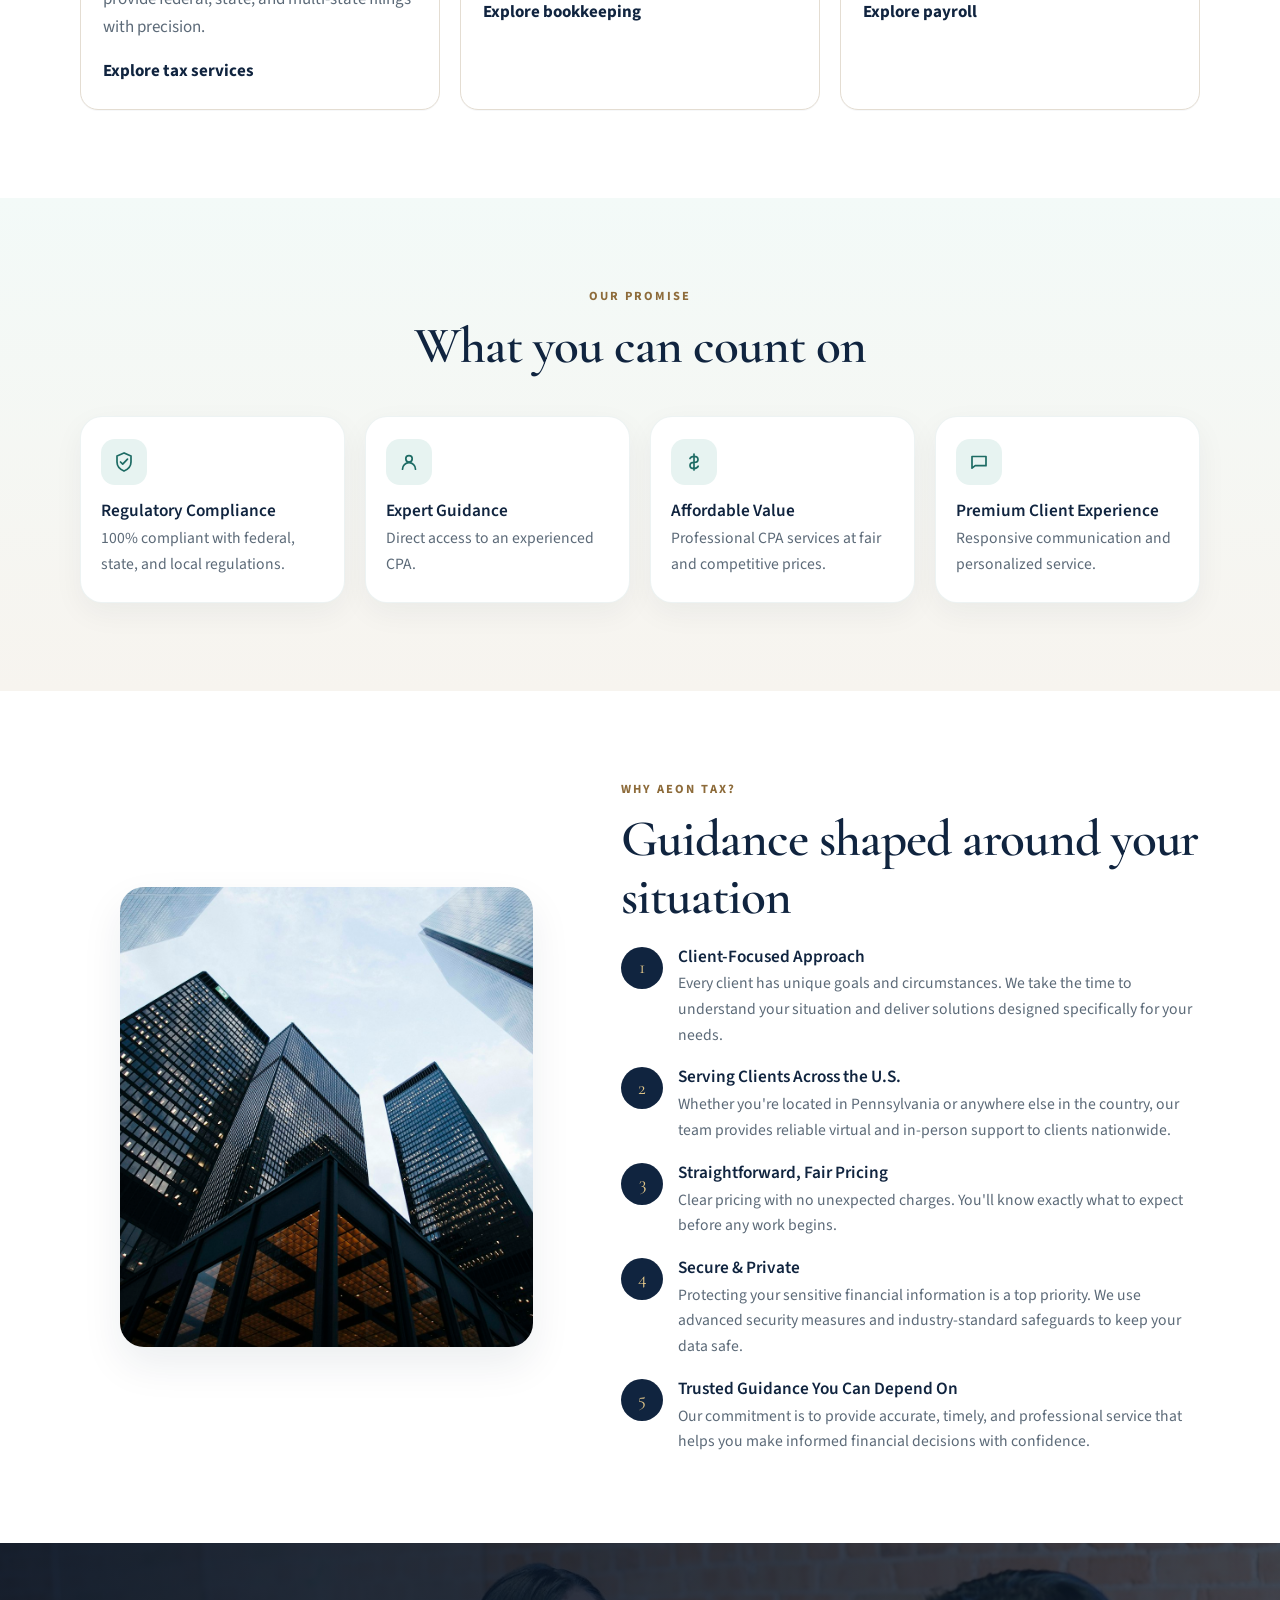
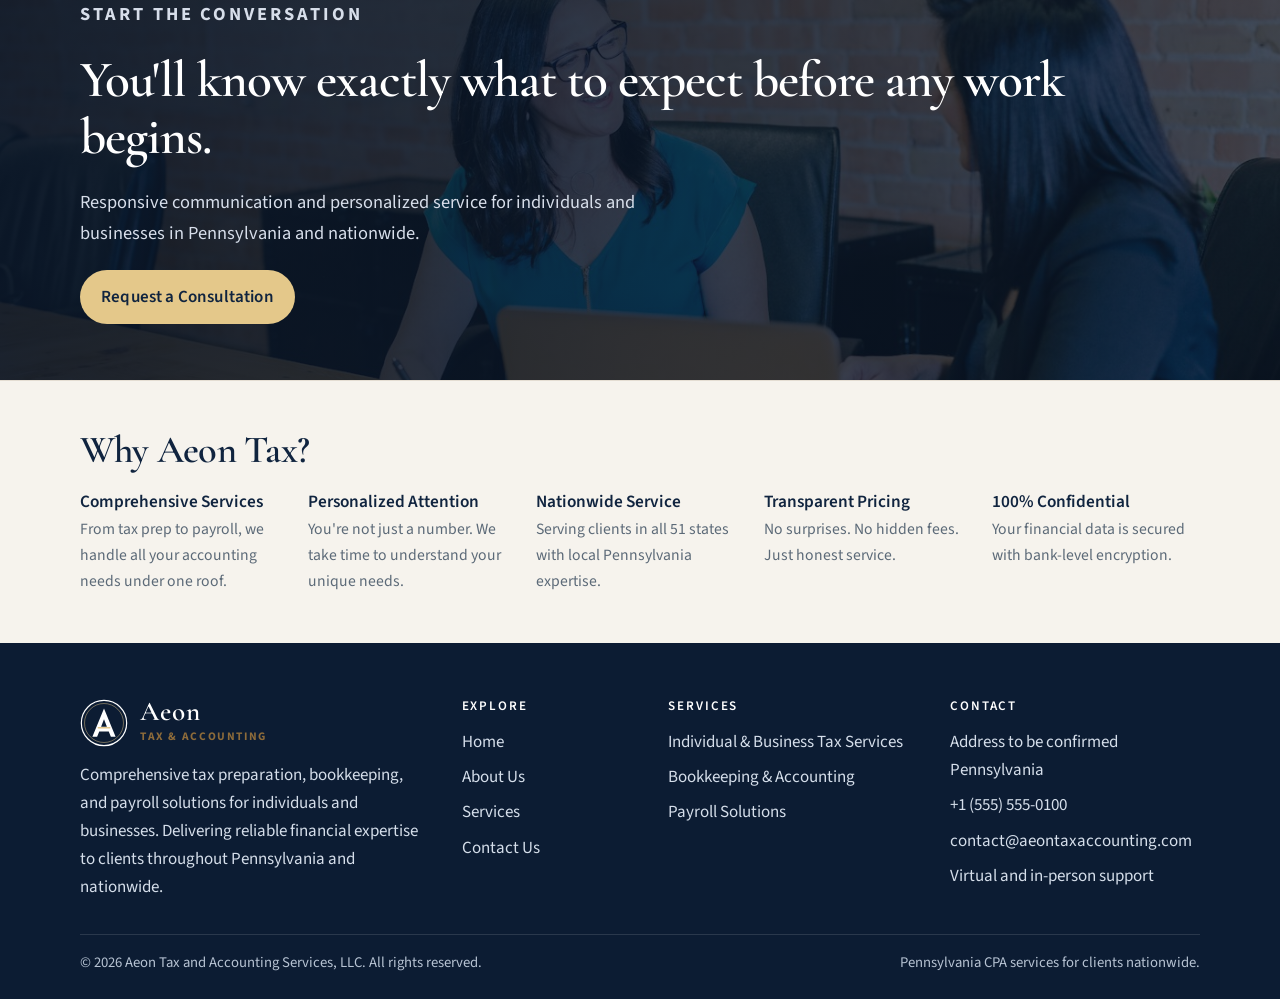
==== commit 06eb9618: "Update contact information across the website, replacing old phone number and email with new details" ====
--- a/index.html
+++ b/index.html
@@ -20,15 +20,12 @@
     "@context": "https://schema.org",
     "@type": "AccountingService",
     "name": "Aeon Tax and Accounting Services, LLC",
-    "telephone": "+1-848-391-3730",
-    "email": "cpa.shivani@gmail.com",
+    "telephone": "+1-555-555-0100",
+    "email": "contact@aeontaxaccounting.com",
     "image": "images/logo/logo.svg",
     "address": {
       "@type": "PostalAddress",
-      "streetAddress": "1030 Dickerson Road",
-      "addressLocality": "North Wales",
       "addressRegion": "PA",
-      "postalCode": "19454",
       "addressCountry": "US"
     },
     "areaServed": ["Pennsylvania", "United States"],
@@ -41,10 +38,10 @@
   <header class="site-header">
     <div class="utility">
       <div class="wrap utility-inner">
-        <span>North Wales, Pennsylvania · Serving clients nationwide</span>
+        <span>Pennsylvania · Serving clients nationwide</span>
         <div class="utility-links">
-          <a href="tel:+18483913730">+1 (848) 391-3730</a>
-          <a href="mailto:cpa.shivani@gmail.com">cpa.shivani@gmail.com</a>
+          <a href="tel:+15555550100">+1 (555) 555-0100</a>
+          <a href="mailto:contact@aeontaxaccounting.com">contact@aeontaxaccounting.com</a>
         </div>
       </div>
     </div>
@@ -316,9 +313,9 @@
       <div>
         <h2>Contact</h2>
         <ul>
-          <li>1030 Dickerson Road<br>North Wales, PA 19454</li>
-          <li><a href="tel:+18483913730">+1 (848) 391-3730</a></li>
-          <li><a href="mailto:cpa.shivani@gmail.com">cpa.shivani@gmail.com</a></li>
+          <li>Address to be confirmed<br>Pennsylvania</li>
+          <li><a href="tel:+15555550100">+1 (555) 555-0100</a></li>
+          <li><a href="mailto:contact@aeontaxaccounting.com">contact@aeontaxaccounting.com</a></li>
           <li>Virtual and in-person support</li>
         </ul>
       </div>
